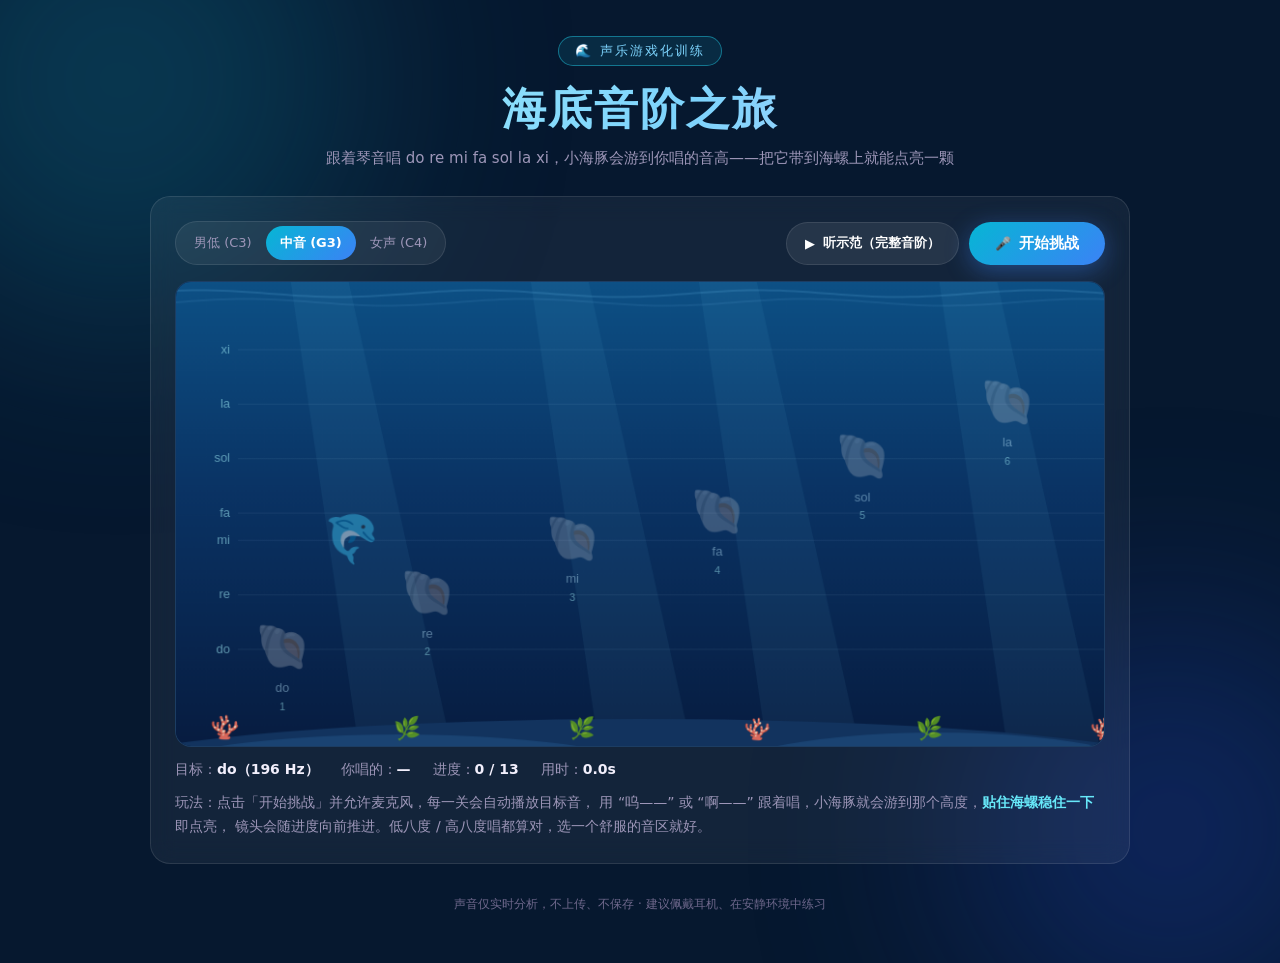
==== static/game.html @ e7125456 "feat: 海底音阶之旅发声练习游戏 海洋主题音阶练习小游戏：13 只海螺排成 do-xi-do 音阶山，浏览器实时 检测唱歌音高，小海豚游到对应高度，唱准即点亮海螺，配合 PERFECT/ GREA" ====
<!DOCTYPE html>
<html lang="zh-CN">
<head>
<meta charset="UTF-8">
<meta name="viewport" content="width=device-width, initial-scale=1.0, viewport-fit=cover">
<title>海底音阶之旅 · 发声练习小游戏</title>
<link rel="stylesheet" href="style.css?v=5">
<link rel="stylesheet" href="game.css?v=5">
</head>
<body class="ocean">
<div class="bg-glow glow-a"></div>
<div class="bg-glow glow-b"></div>

<main class="wrap wrap-wide">
  <header class="hero">
    <div class="badge">🌊 声乐游戏化训练</div>
    <h1>海底音阶之旅</h1>
    <p class="sub">跟着琴音唱 do re mi fa sol la xi，小海豚会游到你唱的音高——把它带到海螺上就能点亮一颗</p>
  </header>

  <section class="card">
    <div class="game-toolbar">
      <div class="seg" id="keySeg">
        <button class="seg-btn" data-base="130.81">男低 (C3)</button>
        <button class="seg-btn active" data-base="196.00">中音 (G3)</button>
        <button class="seg-btn" data-base="261.63">女声 (C4)</button>
      </div>
      <div class="game-actions">
        <button class="btn btn-ghost btn-sm" id="btnDemo"><span class="ico">▶</span>听示范（完整音阶）</button>
        <button class="btn btn-primary" id="btnPlay"><span class="ico">🎤</span><span id="btnPlayText">开始挑战</span></button>
      </div>
    </div>

    <div class="stage-box">
      <canvas id="stage" width="960" height="480"></canvas>
      <div class="stage-overlay hidden" id="resultOverlay">
        <div class="result-pop">
          <div class="stars" id="stars">★★★</div>
          <h2 id="resultTitle">恭喜完成！</h2>
          <p class="hint" id="resultDetail"></p>
          <div class="preview-actions" style="justify-content:center">
            <button class="btn btn-primary" id="btnRetry">↻ 再来一次</button>
          </div>
        </div>
      </div>
    </div>

    <div class="game-status">
      <div class="status-item">目标：<b id="stTarget">—</b></div>
      <div class="status-item">你唱的：<b id="stPitch">—</b></div>
      <div class="status-item">进度：<b id="stProgress">0 / 13</b></div>
      <div class="status-item">用时：<b id="stTime">0.0s</b></div>
    </div>
    <div class="msg hidden" id="msg"></div>
    <p class="hint" style="margin-top:12px">
      玩法：点击「开始挑战」并允许麦克风，每一关会自动播放目标音，
      用 “呜——” 或 “啊——” 跟着唱，小海豚就会游到那个高度，<b>贴住海螺稳住一下</b>即点亮，
      镜头会随进度向前推进。低八度 / 高八度唱都算对，选一个舒服的音区就好。
    </p>
  </section>

  <footer class="foot">声音仅实时分析，不上传、不保存 · 建议佩戴耳机、在安静环境中练习</footer>
</main>

<script src="game.js?v=5"></script>
</body>
</html>
---- static/style.css ----
/* 哼鸣跟唱智能测评 — 深色音乐主题 */
* { margin: 0; padding: 0; box-sizing: border-box; }

:root {
  --bg: #0d0a1f;
  --card: rgba(255, 255, 255, 0.055);
  --card-border: rgba(255, 255, 255, 0.1);
  --text: #f2effc;
  --muted: #9d96b8;
  --grad: linear-gradient(135deg, #8b5cf6, #ec4899);
  --violet: #8b5cf6;
  --pink: #ec4899;
  --ok: #34d399;
  --warn: #fbbf24;
  --bad: #f87171;
}

html { -webkit-text-size-adjust: 100%; }
body {
  font-family: "PingFang SC", "Microsoft YaHei", "Noto Sans SC", system-ui, sans-serif;
  background: var(--bg);
  color: var(--text);
  min-height: 100vh;
  overflow-x: hidden;
}

/* 背景光晕 */
.bg-glow { position: fixed; border-radius: 50%; filter: blur(110px); opacity: .35; pointer-events: none; z-index: 0; }
.glow-a { width: 480px; height: 480px; background: #6d28d9; top: -160px; left: -120px; }
.glow-b { width: 420px; height: 420px; background: #be185d; bottom: -140px; right: -100px; }

.wrap { position: relative; z-index: 1; max-width: 780px; margin: 0 auto; padding: 36px 20px 48px; }

/* 头部 */
.hero { text-align: center; margin-bottom: 28px; }
.badge {
  display: inline-block; font-size: 13px; letter-spacing: 2px; color: #c4b5fd;
  border: 1px solid rgba(139, 92, 246, .45); border-radius: 999px;
  padding: 5px 16px; margin-bottom: 14px; background: rgba(139, 92, 246, .12);
}
.hero h1 {
  font-size: clamp(30px, 6vw, 44px); font-weight: 800; letter-spacing: 2px;
  background: linear-gradient(120deg, #e9d5ff, #f9a8d4 60%, #fbcfe8);
  -webkit-background-clip: text; background-clip: text; color: transparent;
}
.sub { color: var(--muted); margin-top: 10px; font-size: 15px; }

/* 步骤条 */
.steps { display: flex; justify-content: center; gap: 8px; margin-bottom: 22px; flex-wrap: wrap; }
.step {
  display: flex; align-items: center; gap: 8px; font-size: 14px; color: var(--muted);
  padding: 8px 14px; border-radius: 999px; border: 1px solid transparent; transition: .3s;
}
.step .dot {
  width: 22px; height: 22px; border-radius: 50%; display: grid; place-items: center;
  font-size: 12px; background: rgba(255,255,255,.08); border: 1px solid var(--card-border);
}
.step.active { color: var(--text); border-color: rgba(139,92,246,.5); background: rgba(139,92,246,.12); }
.step.active .dot { background: var(--grad); border: none; }
.step.done .dot { background: var(--ok); border: none; color: #06281c; }

/* 卡片 */
.card {
  background: var(--card); border: 1px solid var(--card-border);
  border-radius: 20px; padding: 24px; margin-bottom: 18px;
  backdrop-filter: blur(12px); -webkit-backdrop-filter: blur(12px);
}
.card h2 {
  font-size: 17px; font-weight: 700; margin-bottom: 10px;
  padding-left: 10px; border-left: 3px solid var(--violet);
}
.hint { color: var(--muted); font-size: 14px; line-height: 1.7; }
.hint b { color: #f9a8d4; }

/* 按钮 */
.btn {
  border: none; cursor: pointer; font-family: inherit; font-size: 15px; font-weight: 600;
  border-radius: 999px; padding: 12px 26px; color: #fff; display: inline-flex;
  align-items: center; gap: 8px; transition: transform .15s, box-shadow .15s, opacity .15s;
}
.btn:active { transform: scale(.96); }
.btn:disabled { opacity: .55; cursor: not-allowed; }
.btn-primary { background: var(--grad); box-shadow: 0 6px 24px rgba(236, 72, 153, .35); }
.btn-primary:hover:not(:disabled) { box-shadow: 0 8px 30px rgba(236, 72, 153, .5); }
.btn-ghost { background: rgba(255,255,255,.08); border: 1px solid var(--card-border); }
.btn-sm { padding: 9px 18px; font-size: 13px; white-space: nowrap; }
.ico { font-size: 13px; }

/* 提示音区 */
.tone-row { display: flex; align-items: center; gap: 14px; margin-top: 16px; flex-wrap: wrap; }
.seg { display: flex; background: rgba(255,255,255,.06); border-radius: 999px; padding: 4px; border: 1px solid var(--card-border); }
.seg-btn {
  border: none; background: transparent; color: var(--muted); font-family: inherit;
  font-size: 13px; padding: 8px 14px; border-radius: 999px; cursor: pointer; transition: .2s;
}
.seg-btn.active { background: var(--grad); color: #fff; font-weight: 600; }

/* 录音可视化 */
.viz { margin: 18px 0 14px; }
#wave {
  width: 100%; height: 110px; display: block; border-radius: 14px;
  background: rgba(0,0,0,.28); border: 1px solid var(--card-border);
}
.vol-track { height: 8px; border-radius: 999px; background: rgba(255,255,255,.08); margin-top: 10px; overflow: hidden; }
.vol-fill { height: 100%; width: 0%; border-radius: 999px; background: var(--grad); transition: width .08s linear; }

.rec-row { display: flex; align-items: center; gap: 18px; flex-wrap: wrap; }
.btn-rec { background: rgba(248, 113, 113, .16); border: 1px solid rgba(248, 113, 113, .5); }
.btn-rec.recording { background: #dc2626; border-color: #dc2626; box-shadow: 0 0 0 0 rgba(220,38,38,.6); animation: pulse 1.6s infinite; }
@keyframes pulse { 70% { box-shadow: 0 0 0 14px rgba(220,38,38,0); } }
.rec-dot { width: 10px; height: 10px; border-radius: 50%; background: #f87171; }
.recording .rec-dot { background: #fff; }
.timer { font-variant-numeric: tabular-nums; font-size: 22px; font-weight: 700; letter-spacing: 1px; color: #f9a8d4; }

.preview { margin-top: 18px; padding-top: 18px; border-top: 1px dashed var(--card-border); }
.preview audio { width: 100%; margin: 12px 0; }
.preview-actions { display: flex; gap: 12px; flex-wrap: wrap; }

.msg { margin-top: 14px; padding: 12px 16px; border-radius: 12px; font-size: 14px; line-height: 1.6;
  background: rgba(248, 113, 113, .12); border: 1px solid rgba(248, 113, 113, .4); color: #fecaca; }

/* 加载 */
.center { text-align: center; }
.spinner {
  width: 44px; height: 44px; margin: 8px auto 16px; border-radius: 50%;
  border: 4px solid rgba(139,92,246,.25); border-top-color: var(--violet);
  animation: spin .9s linear infinite;
}
@keyframes spin { to { transform: rotate(360deg); } }

/* 报告 */
.report-head { display: flex; gap: 26px; align-items: center; }
.ring-box { position: relative; width: 150px; height: 150px; flex: none; }
.ring { width: 100%; height: 100%; transform: rotate(-90deg); }
.ring-bg { fill: none; stroke: rgba(255,255,255,.09); stroke-width: 10; }
.ring-fg {
  fill: none; stroke: url(#scoreGrad); stroke-width: 10; stroke-linecap: round;
  stroke-dasharray: 326.7; stroke-dashoffset: 326.7; transition: stroke-dashoffset 1.2s ease;
}
.ring-num { position: absolute; inset: 0; display: grid; place-items: center; text-align: center; }
.ring-num span { font-size: 40px; font-weight: 800; display: block; }
.ring-num small { color: var(--muted); font-size: 12px; display: block; margin-top: -4px; }

.report-meta { flex: 1; min-width: 0; }
.grade-chip {
  display: inline-block; padding: 6px 18px; border-radius: 999px; font-weight: 700;
  font-size: 15px; background: var(--grad); margin-bottom: 12px;
}
.summary { font-size: 14.5px; line-height: 1.8; color: #d6d0ea; }

.dims { display: grid; grid-template-columns: 1fr 1fr; gap: 14px; margin-bottom: 18px; }
.dim-card { background: var(--card); border: 1px solid var(--card-border); border-radius: 16px; padding: 18px; }
.dim-top { display: flex; justify-content: space-between; align-items: baseline; margin-bottom: 8px; }
.dim-name { font-weight: 700; font-size: 15px; }
.dim-score { font-size: 24px; font-weight: 800; }
.dim-score.ok { color: var(--ok); } .dim-score.warn { color: var(--warn); } .dim-score.bad { color: var(--bad); }
.dim-bar { height: 7px; border-radius: 999px; background: rgba(255,255,255,.08); overflow: hidden; margin: 6px 0 10px; }
.dim-bar i { display: block; height: 100%; border-radius: 999px; background: var(--grad); width: 0; transition: width 1s ease .2s; }
.dim-val { font-size: 12px; color: var(--muted); margin-bottom: 8px; }
.dim-adv { font-size: 13px; line-height: 1.7; color: #cfc9e4; }

.focus-card { border-color: rgba(236,72,153,.45); background: linear-gradient(160deg, rgba(139,92,246,.14), rgba(236,72,153,.1)); }
.focus-tag { display: inline-block; font-size: 13px; font-weight: 700; color: #f9a8d4;
  border: 1px solid rgba(236,72,153,.5); padding: 5px 14px; border-radius: 999px; margin-bottom: 12px; }
.focus-ex { font-size: 14px; line-height: 1.8; color: #e5e0f5; margin-bottom: 16px; }
.course { display: flex; align-items: center; gap: 14px; background: rgba(0,0,0,.25);
  border: 1px solid var(--card-border); border-radius: 14px; padding: 14px 16px; flex-wrap: wrap; }
.course-ico { font-size: 26px; }
.course > div:nth-child(2) { flex: 1; min-width: 180px; }
.course-name { font-size: 14.5px; margin-bottom: 4px; }
.course-name b { color: #f9a8d4; }
.course-desc { font-size: 12.5px; color: var(--muted); line-height: 1.6; }

.foot { text-align: center; color: #6f688c; font-size: 12px; margin-top: 30px; line-height: 1.8; }
.hidden { display: none !important; }

/* 移动端 */
@media (max-width: 640px) {
  .wrap { padding: 24px 14px 40px; }
  .card { padding: 18px; border-radius: 16px; }
  .report-head { flex-direction: column; text-align: center; }
  .dims { grid-template-columns: 1fr; }
  .tone-row { flex-direction: column; align-items: stretch; }
  .tone-row .btn { justify-content: center; }
  .seg { justify-content: center; }
  .preview-actions .btn { flex: 1; justify-content: center; }
  .course { flex-direction: column; text-align: center; }
}
---- static/game.css ----
/* 海底音阶之旅 — 海洋主题覆盖（在主样式 style.css 基础上） */

.wrap-wide { max-width: 1020px; }

/* 页面氛围：紫粉 → 海洋蓝青 */
body.ocean { background: #06182f; }
body.ocean .glow-a { background: #0e7490; }
body.ocean .glow-b { background: #1e40af; }
body.ocean .badge {
  color: #7dd3fc; border-color: rgba(34, 211, 238, .45);
  background: rgba(34, 211, 238, .1);
}
body.ocean .hero h1 {
  background: linear-gradient(120deg, #a5f3fc, #7dd3fc 55%, #c7d2fe);
  -webkit-background-clip: text; background-clip: text; color: transparent;
}
body.ocean .hint b { color: #67e8f9; }
body.ocean .btn-primary {
  background: linear-gradient(135deg, #06b6d4, #3b82f6);
  box-shadow: 0 6px 24px rgba(59, 130, 246, .4);
}
body.ocean .btn-primary:hover:not(:disabled) { box-shadow: 0 8px 30px rgba(59, 130, 246, .55); }
body.ocean .seg-btn.active { background: linear-gradient(135deg, #06b6d4, #3b82f6); }
body.ocean .timer { color: #7dd3fc; }

.game-toolbar {
  display: flex; justify-content: space-between; align-items: center;
  gap: 14px; flex-wrap: wrap; margin-bottom: 16px;
}
.game-actions { display: flex; gap: 10px; flex-wrap: wrap; }

.stage-box { position: relative; }
#stage {
  width: 100%; display: block; border-radius: 16px;
  background: #071c40;
  border: 1px solid rgba(125, 211, 252, .18);
}

.stage-overlay {
  position: absolute; inset: 0; display: grid; place-items: center;
  background: rgba(6, 20, 45, .8); border-radius: 16px;
  backdrop-filter: blur(6px); -webkit-backdrop-filter: blur(6px);
}
.result-pop { text-align: center; padding: 24px; }
.result-pop h2 { font-size: 26px; margin: 6px 0 10px; border: none; padding: 0; }
.result-pop .hint { margin-bottom: 18px; }
.stars { font-size: 42px; letter-spacing: 8px; color: #fbbf24; text-shadow: 0 0 24px rgba(251,191,36,.5); }
.stars .dim { color: rgba(255,255,255,.18); text-shadow: none; }

.game-status {
  display: flex; gap: 10px 22px; flex-wrap: wrap; margin-top: 14px;
  font-size: 14px; color: var(--muted);
}
.status-item b { color: var(--text); font-variant-numeric: tabular-nums; }
.status-item b.on { color: var(--ok); }

.foot-link { color: #7dd3fc; text-decoration: none; }
.foot-link:hover { text-decoration: underline; }

@media (max-width: 640px) {
  .game-toolbar { flex-direction: column; align-items: stretch; }
  .game-actions { justify-content: center; }
  .game-actions .btn { flex: 1; justify-content: center; }
  .stars { font-size: 34px; }
}
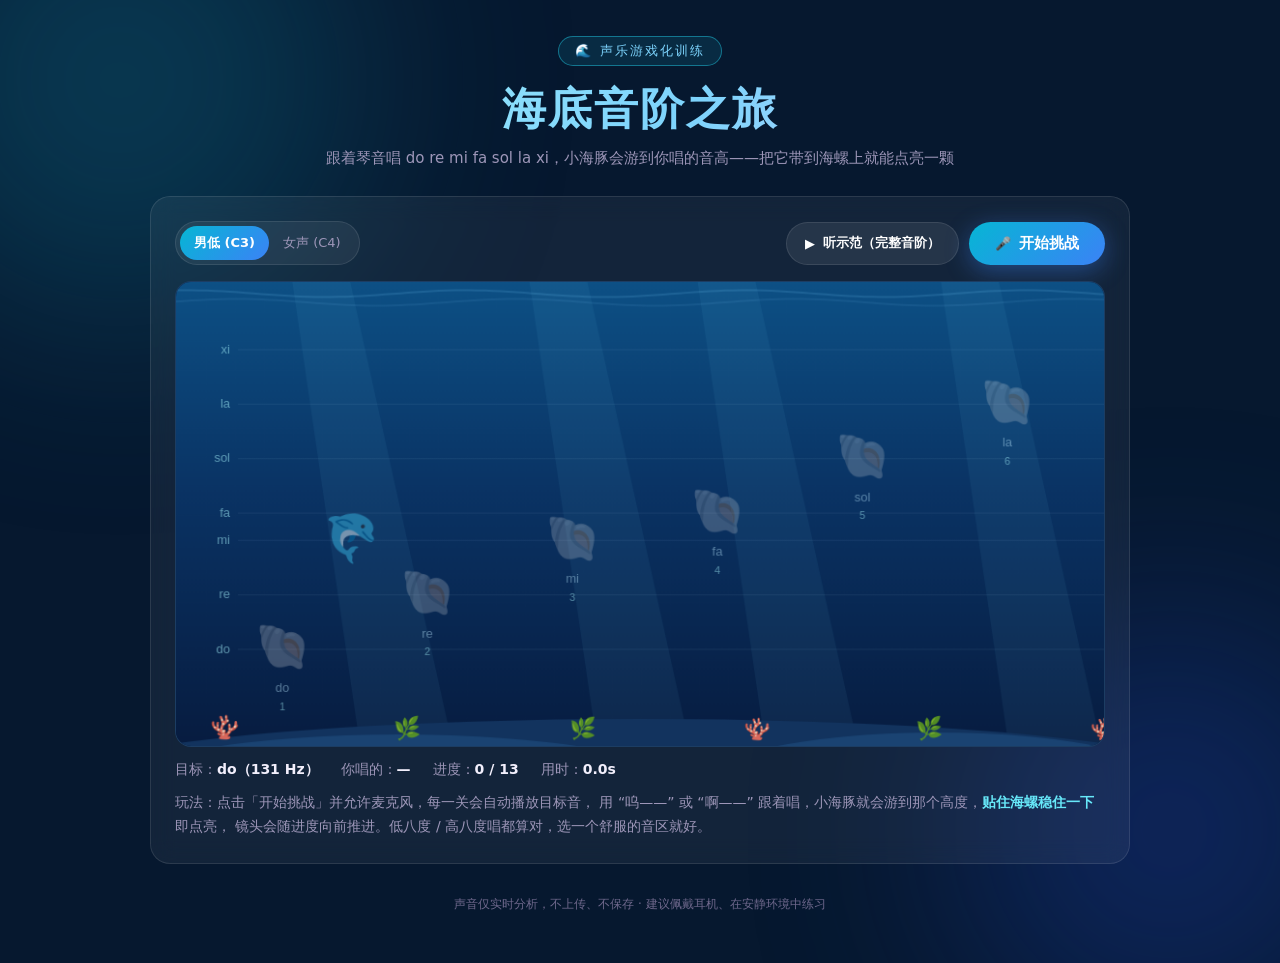
==== commit 284f88f8: "feat: 删除中声区、替换YIN算法、加快过关节奏、增加音准诊断报告" ====
--- a/static/game.html
+++ b/static/game.html
@@ -21,8 +21,7 @@
   <section class="card">
     <div class="game-toolbar">
       <div class="seg" id="keySeg">
-        <button class="seg-btn" data-base="130.81">男低 (C3)</button>
-        <button class="seg-btn active" data-base="196.00">中音 (G3)</button>
+        <button class="seg-btn active" data-base="130.81">男低 (C3)</button>
         <button class="seg-btn" data-base="261.63">女声 (C4)</button>
       </div>
       <div class="game-actions">
@@ -38,7 +37,8 @@
           <div class="stars" id="stars">★★★</div>
           <h2 id="resultTitle">恭喜完成！</h2>
           <p class="hint" id="resultDetail"></p>
-          <div class="preview-actions" style="justify-content:center">
+          <div class="report-mini" id="reportMini"></div>
+          <div class="preview-actions" style="justify-content:center;margin-top:12px">
             <button class="btn btn-primary" id="btnRetry">↻ 再来一次</button>
           </div>
         </div>
--- a/static/game.css
+++ b/static/game.css
@@ -41,11 +41,23 @@
   background: rgba(6, 20, 45, .8); border-radius: 16px;
   backdrop-filter: blur(6px); -webkit-backdrop-filter: blur(6px);
 }
-.result-pop { text-align: center; padding: 24px; }
+.result-pop { text-align: center; padding: 24px; max-width: 520px; }
 .result-pop h2 { font-size: 26px; margin: 6px 0 10px; border: none; padding: 0; }
-.result-pop .hint { margin-bottom: 18px; }
+.result-pop .hint { margin-bottom: 10px; }
 .stars { font-size: 42px; letter-spacing: 8px; color: #fbbf24; text-shadow: 0 0 24px rgba(251,191,36,.5); }
 .stars .dim { color: rgba(255,255,255,.18); text-shadow: none; }
+
+/* 迷你诊断报告（结算弹窗内） */
+.report-mini { text-align: left; margin: 12px 0 0; }
+.report-mini .rm-section { margin-bottom: 14px; }
+.report-mini .rm-title { font-size: 13px; font-weight: 700; color: #7dd3fc; margin-bottom: 6px; letter-spacing: 1px; }
+.report-mini .rm-row { display: flex; justify-content: space-between; font-size: 13px; line-height: 1.8; color: #b0c8e0; padding: 2px 0; }
+.report-mini .rm-row b { color: #e2e8f0; }
+.report-mini .rm-tag { display: inline-block; padding: 2px 10px; border-radius: 999px; font-size: 11px; font-weight: 700; }
+.rm-tag.good { background: rgba(52,211,153,.2); color: #34d399; }
+.rm-tag.ok   { background: rgba(125,211,252,.2); color: #7dd3fc; }
+.rm-tag.warn { background: rgba(251,191,36,.2); color: #fbbf24; }
+.report-mini .rm-advice { font-size: 13px; line-height: 1.8; color: #cfc9e4; margin-top: 4px; padding: 10px 14px; background: rgba(125,211,252,.06); border-radius: 10px; border: 1px solid rgba(125,211,252,.15); }
 
 .game-status {
   display: flex; gap: 10px 22px; flex-wrap: wrap; margin-top: 14px;
